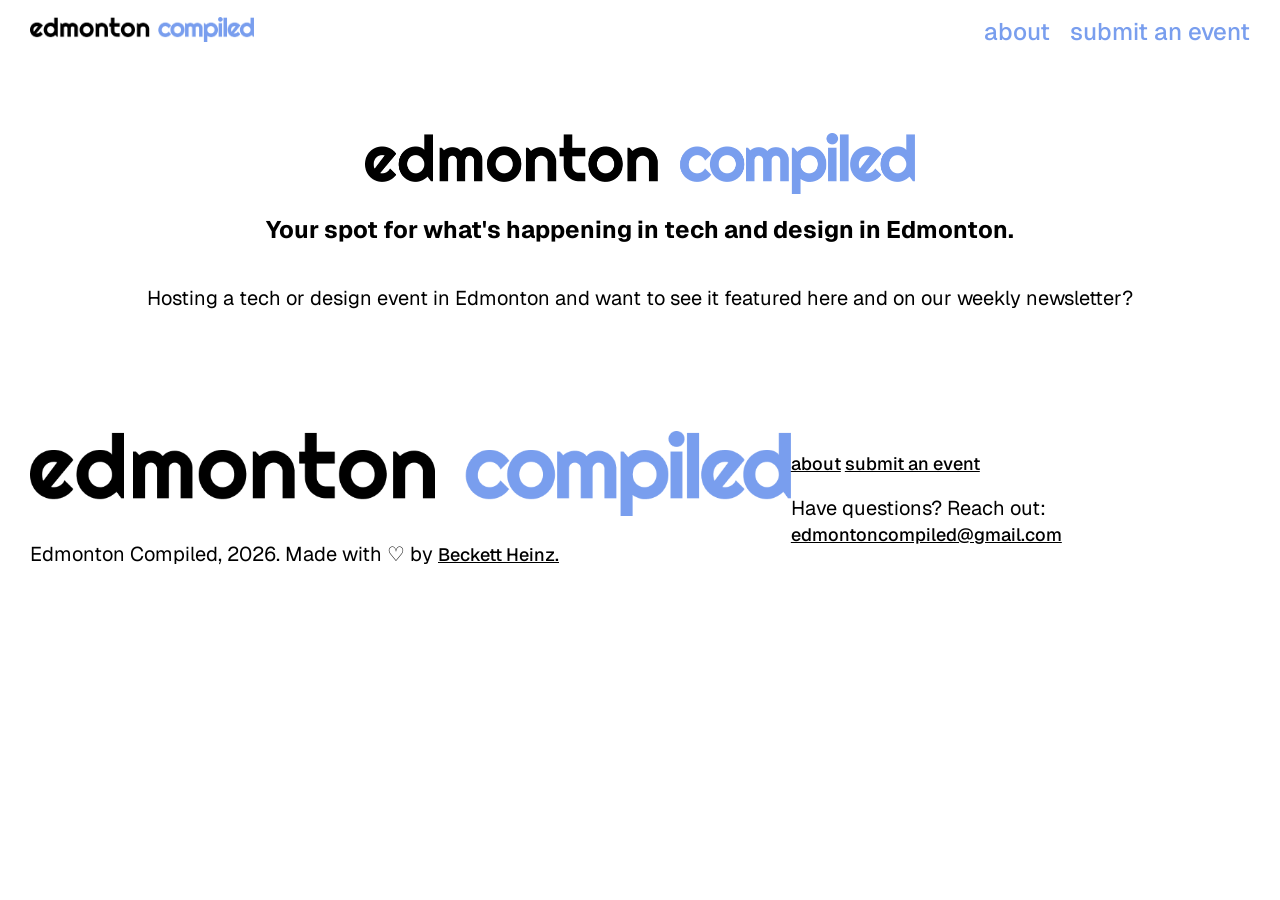
==== index.html @ 5e54723e "first commit. Added first pages. Added index.html, event-submission.html, style.css, siteimages fold" ====
<!DOCTYPE html>
<html lang="en">
  <head>
    <meta charset="UTF-8">
    <title>Edmonton Compiled - Edmonton's Tech Events Newsletter</title>


    <link rel="stylesheet" type="text/css" href="style.css">

    <link rel="preconnect" href="https://fonts.googleapis.com">
<link rel="preconnect" href="https://fonts.gstatic.com" crossorigin>
<link href="https://fonts.googleapis.com/css2?family=Geist:ital,wght@0,100..900;1,100..900&display=swap" rel="stylesheet">

<link rel="preconnect" href="https://fonts.googleapis.com">
<link rel="preconnect" href="https://fonts.gstatic.com" crossorigin>
<link href="https://fonts.googleapis.com/css2?family=Righteous&display=swap" rel="stylesheet">

  </head>

  <body>

    <!--header-->
    <header class="header">

      <div class="logo">
        <a href="index.html"><img src="siteimages/logo.png"></a>
      </div>

        <nav class="nav-links">
          <ul>
            <li><a href="about.html">about</a></li>
            <li><a href="event-submission.html">submit an event</a></li>
          </ul>
        </nav>


    </header>


    <div class="center-container">
      <div class="center-content">
    <!--title-->
    <img src="siteimages/logo.png" alt="Edmonton Compiled Logo" width="55%"/>
    <h2>Your spot for what's happening in tech and design in Edmonton.</h2> 

    <!--Newsletter form signup from mailerlite-->

    <!--Sign up message below form-->
    <p>Hosting a tech or design event in Edmonton and want to see it featured here and on our weekly newsletter?</p>

    <!--submit an event form button-->

    </div>
    </div>

   <!--footer-->

   <div class="footer">
    <div class="left-footer logo">
      <img src="siteimages/logo.png"> 
      <p>Edmonton Compiled, 2026. Made with ♡ by <a href="https://www.beckettheinz.ca">Beckett Heinz.</a></p>
    </div>

    <div class="right-footer">
    <a href="about.html">about</a>
    <a href="event-submission.html">submit an event</a>

    <p>Have questions? Reach out: <a href="mailto:edmontoncompiled@gmail.com">edmontoncompiled@gmail.com</a></p>
    </div>

  </div>

  </body>
</html>
---- style.css ----
body {
    margin: 0;
    padding: 0;
    font-family: "Geist", sans-serif;
}

.no-margin {
  margin-top: 0;
}



h1 {
  font-size: 34px;
}

p {
  font-size: 20px;
}



.container {
  padding-left: 100px;
  padding-top: 70px;
  padding-bottom: 70px;
}

.center-container {
  width: 1000px;
  margin: 0 auto;
  padding-top: 70px;
  padding-bottom: 70px;
 
}

.center-content {
  display: flex;
  flex-direction: column;
  align-items: center;
  text-align: center;
}

.center-content img {
  max-width: 55%;
  height: auto;
}

.header {

  .logo img {
    max-height: 25px;
    width: auto;
  }
  


    display: flex;
    justify-content: space-between; /* Pushes logo left and nav links right */
    align-items: center;            /* Vertically centers both items */
    padding: 16px 30px;

    .nav-links ul {
      display: flex;                 /* Lined up horizontally */
      list-style: none;              /* Removes default bullet points */
      margin: 0;
      padding: 0;
    }

    .nav-links li {
      margin-left: 20px;             /* Creates gap between links */
    }
    

    .nav-links a {
      color: #799EEE;
      text-decoration: none;
      font-size: 24px;
      font-weight: 500;
      transition: color 0.3s ease;
    }
    

    .nav-links a:hover {
        color: black;
        text-decoration: none;
        font-size: 24px;
        font-weight: 500;
      }

      a:focus {
        outline: 3px solid #799EEE;
        text-decoration: none;
        font-size: 24px;
        font-weight: 500;
      }
      
      a:active {
        color: #799EEE;
        font-size: 24px;
        font-weight: 500;
      }
      
}

/* Form styling */
.form-group {
  margin-bottom: 16px;
}

.form-group label {
  display: block;
  margin-bottom: 6px;
  font-weight: bold;
  color: #000;
}

.form-group input,
.form-group textarea {
  width: 100%;
  max-width: 500px;
  box-sizing: border-box;
  padding: 10px 12px;
  border: 1px solid #ccc;
  border-radius: 5px;
  background: #fff;
  color: #000;
  font-size: 15px;
  outline: none;
  transition: border-color 0.2s ease, box-shadow 0.2s ease;
}

/* Focus state */
.form-group input:focus,
.form-group textarea:focus {
  border-color: #0066cc;
  box-shadow: 0 0 0 2px rgba(0, 102, 204, 0.15);
}

/* Submit button */
button[type="submit"] {
  display: inline-block;
  padding: 11px 22px;
  border: 0.5px solid #4F70B8;
  border-radius: 30px;
  background: #4F70B8;
  color: #fff;
  font-family: "Geist", sans-serif;
  font-size: 18px;
  font-weight: bold;
  cursor: pointer;
  transition: all 0.2s ease;
}

/* Hover state */
button[type="submit"]:hover {
  background: #799EEE;
  color: #000;
  border-color: #6687ce;
}

.footer {

  display: flex;
    justify-content: space-between; /* Pushes logo left and nav links right */
    align-items: center;            /* Vertically centers both items */
    padding: 30px 30px;

  a:link {
    color: black;
    font-size: 18px;
    font-weight: 500;
  }

  .logo img {
    max-height: 85px;
    width: auto;
  }
}
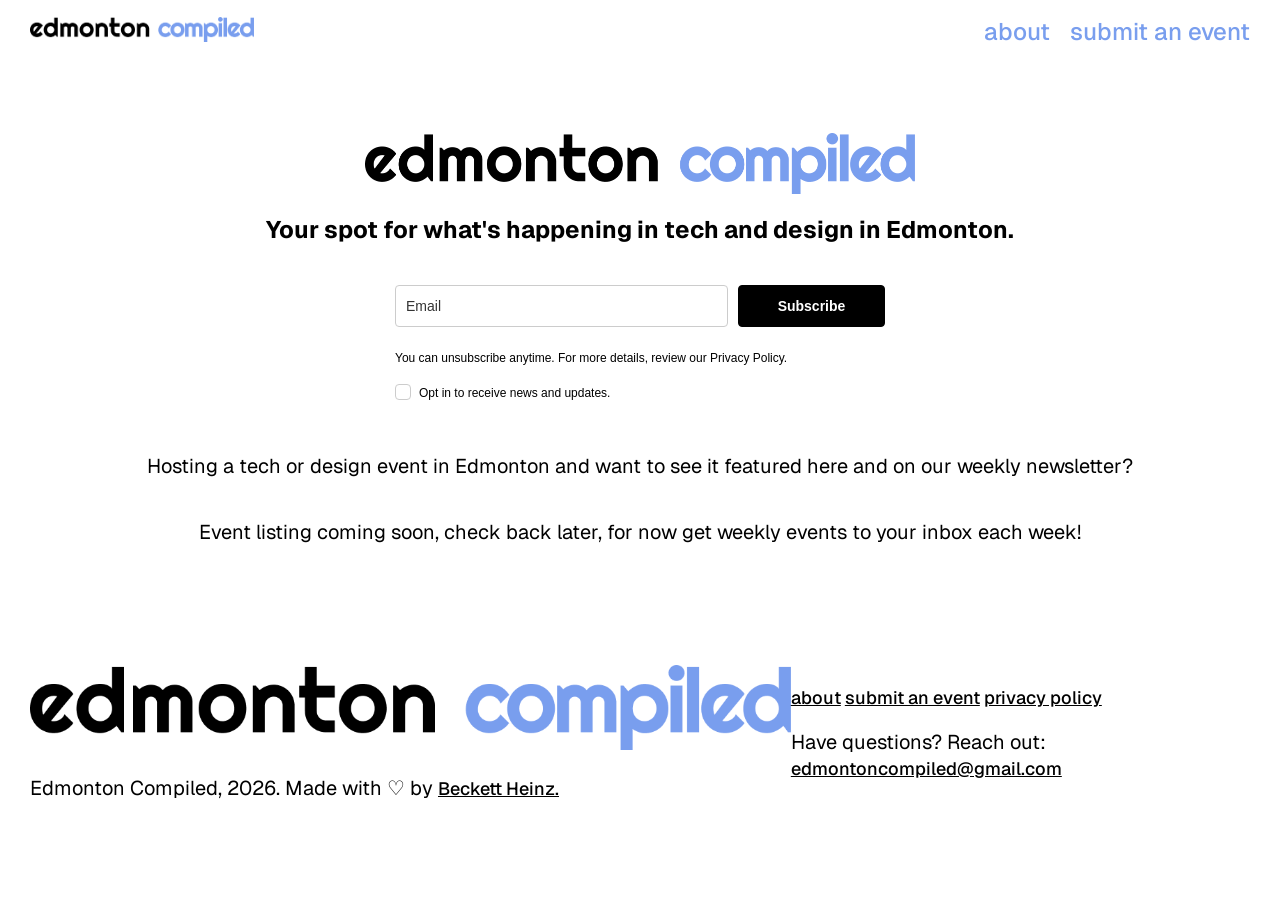
==== commit d54579fc: "Added privacy policy, sitemap, robots.txt, favicon" ====
--- a/index.html
+++ b/index.html
@@ -3,6 +3,7 @@
   <head>
     <meta charset="UTF-8">
     <title>Edmonton Compiled - Edmonton's Tech Events Newsletter</title>
+    <link rel="icon" type="image/png" href="siteimages/favicon.png">
 
 
     <link rel="stylesheet" type="text/css" href="style.css">
@@ -45,10 +46,1070 @@
 
     <!--Newsletter form signup from mailerlite-->
 
+    <style type="text/css">@import url("https://assets.mlcdn.com/fonts.css?version=1788452");</style>
+    <style type="text/css">
+    /* LOADER */
+    .ml-form-embedSubmitLoad {
+      display: inline-block;
+      width: 20px;
+      height: 20px;
+    }
+
+    .g-recaptcha {
+    transform: scale(1);
+    -webkit-transform: scale(1);
+    transform-origin: 0 0;
+    -webkit-transform-origin: 0 0;
+    height: ;
+    }
+
+    .sr-only {
+      position: absolute;
+      width: 1px;
+      height: 1px;
+      padding: 0;
+      margin: -1px;
+      overflow: hidden;
+      clip: rect(0,0,0,0);
+      border: 0;
+    }
+
+    .ml-form-embedSubmitLoad:after {
+      content: " ";
+      display: block;
+      width: 11px;
+      height: 11px;
+      margin: 1px;
+      border-radius: 50%;
+      border: 4px solid #fff;
+    border-color: #ffffff #ffffff #ffffff transparent;
+    animation: ml-form-embedSubmitLoad 1.2s linear infinite;
+    }
+    @keyframes ml-form-embedSubmitLoad {
+      0% {
+      transform: rotate(0deg);
+      }
+      100% {
+      transform: rotate(360deg);
+      }
+    }
+      #mlb2-45357314.ml-form-embedContainer {
+        box-sizing: border-box;
+        display: table;
+        margin: 0 auto;
+        position: static;
+        width: 100% !important;
+      }
+      #mlb2-45357314.ml-form-embedContainer h4,
+      #mlb2-45357314.ml-form-embedContainer p,
+      #mlb2-45357314.ml-form-embedContainer span,
+      #mlb2-45357314.ml-form-embedContainer button {
+        text-transform: none !important;
+        letter-spacing: normal !important;
+      }
+      #mlb2-45357314.ml-form-embedContainer .ml-form-embedWrapper {
+        background-color: #ffffff;
+       
+        border-width: 0px;
+        border-color: transparent;
+        border-radius: 4px;
+        border-style: solid;
+        box-sizing: border-box;
+        display: inline-block !important;
+        margin: 0;
+        padding: 0;
+        position: relative;
+              }
+      #mlb2-45357314.ml-form-embedContainer .ml-form-embedWrapper.embedPopup,
+      #mlb2-45357314.ml-form-embedContainer .ml-form-embedWrapper.embedDefault { width: 530px; }
+      #mlb2-45357314.ml-form-embedContainer .ml-form-embedWrapper.embedForm { max-width: 530px; width: 100%; }
+      #mlb2-45357314.ml-form-embedContainer .ml-form-align-left { text-align: left; }
+      #mlb2-45357314.ml-form-embedContainer .ml-form-align-center { text-align: center; }
+      #mlb2-45357314.ml-form-embedContainer .ml-form-align-default { display: table-cell !important; vertical-align: middle !important; text-align: center !important; }
+      #mlb2-45357314.ml-form-embedContainer .ml-form-align-right { text-align: right; }
+      #mlb2-45357314.ml-form-embedContainer .ml-form-embedWrapper .ml-form-embedHeader img {
+        border-top-left-radius: 4px;
+        border-top-right-radius: 4px;
+        height: auto;
+        margin: 0 auto !important;
+        max-width: 100%;
+        width: undefinedpx;
+      }
+      #mlb2-45357314.ml-form-embedContainer .ml-form-embedWrapper .ml-form-embedBody,
+      #mlb2-45357314.ml-form-embedContainer .ml-form-embedWrapper .ml-form-successBody {
+        padding: 20px 20px 0 20px;
+      }
+      #mlb2-45357314.ml-form-embedContainer .ml-form-embedWrapper .ml-form-embedBody.ml-form-embedBodyHorizontal {
+        padding-bottom: 0;
+      }
+      #mlb2-45357314.ml-form-embedContainer .ml-form-embedWrapper .ml-form-embedBody .ml-form-embedContent,
+      #mlb2-45357314.ml-form-embedContainer .ml-form-embedWrapper .ml-form-successBody .ml-form-successContent {
+        text-align: left;
+        margin: 0 0 20px 0;
+      }
+      #mlb2-45357314.ml-form-embedContainer .ml-form-embedWrapper .ml-form-embedBody .ml-form-embedContent h4,
+      #mlb2-45357314.ml-form-embedContainer .ml-form-embedWrapper .ml-form-successBody .ml-form-successContent h4 {
+        color: #000000;
+        font-family: 'Open Sans', Arial, Helvetica, sans-serif;
+        font-size: 30px;
+        font-weight: 400;
+        margin: 0 0 10px 0;
+        text-align: left;
+        word-break: break-word;
+      }
+      #mlb2-45357314.ml-form-embedContainer .ml-form-embedWrapper .ml-form-embedBody .ml-form-embedContent p,
+      #mlb2-45357314.ml-form-embedContainer .ml-form-embedWrapper .ml-form-successBody .ml-form-successContent p {
+        color: #000000;
+        font-family: 'Open Sans', Arial, Helvetica, sans-serif;
+        font-size: 14px;
+        font-weight: 400;
+        line-height: 20px;
+        margin: 0 0 10px 0;
+        text-align: left;
+      }
+      #mlb2-45357314.ml-form-embedContainer .ml-form-embedWrapper .ml-form-embedBody .ml-form-embedContent ul,
+      #mlb2-45357314.ml-form-embedContainer .ml-form-embedWrapper .ml-form-embedBody .ml-form-embedContent ol,
+      #mlb2-45357314.ml-form-embedContainer .ml-form-embedWrapper .ml-form-successBody .ml-form-successContent ul,
+      #mlb2-45357314.ml-form-embedContainer .ml-form-embedWrapper .ml-form-successBody .ml-form-successContent ol {
+        color: #000000;
+        font-family: 'Open Sans', Arial, Helvetica, sans-serif;
+        font-size: 14px;
+      }
+      #mlb2-45357314.ml-form-embedContainer .ml-form-embedWrapper .ml-form-embedBody .ml-form-embedContent ol ol,
+      #mlb2-45357314.ml-form-embedContainer .ml-form-embedWrapper .ml-form-successBody .ml-form-successContent ol ol {
+        list-style-type: lower-alpha;
+      }
+      #mlb2-45357314.ml-form-embedContainer .ml-form-embedWrapper .ml-form-embedBody .ml-form-embedContent ol ol ol,
+      #mlb2-45357314.ml-form-embedContainer .ml-form-embedWrapper .ml-form-successBody .ml-form-successContent ol ol ol {
+        list-style-type: lower-roman;
+      }
+      #mlb2-45357314.ml-form-embedContainer .ml-form-embedWrapper .ml-form-embedBody .ml-form-embedContent p a,
+      #mlb2-45357314.ml-form-embedContainer .ml-form-embedWrapper .ml-form-successBody .ml-form-successContent p a {
+        color: #000000;
+        text-decoration: underline;
+      }
+
+      #mlb2-45357314.ml-form-embedContainer .ml-form-embedWrapper .ml-block-form .ml-field-group {
+        text-align: left!important;
+      }
+
+      #mlb2-45357314.ml-form-embedContainer .ml-form-embedWrapper .ml-block-form .ml-field-group label {
+        margin-bottom: 5px;
+        color: #333333;
+        font-size: 14px;
+        font-family: 'Open Sans', Arial, Helvetica, sans-serif;
+        font-weight: bold; font-style: normal; text-decoration: none;;
+        display: inline-block;
+        line-height: 20px;
+      }
+      #mlb2-45357314.ml-form-embedContainer .ml-form-embedWrapper .ml-form-embedBody .ml-form-embedContent p:last-child,
+      #mlb2-45357314.ml-form-embedContainer .ml-form-embedWrapper .ml-form-successBody .ml-form-successContent p:last-child {
+        margin: 0;
+      }
+      #mlb2-45357314.ml-form-embedContainer .ml-form-embedWrapper .ml-form-embedBody form {
+        margin: 0;
+        width: 100%;
+      }
+      #mlb2-45357314.ml-form-embedContainer .ml-form-embedWrapper .ml-form-embedBody .ml-form-formContent,
+      #mlb2-45357314.ml-form-embedContainer .ml-form-embedWrapper .ml-form-embedBody .ml-form-checkboxRow {
+        margin: 0 0 20px 0;
+        width: 100%;
+      }
+      #mlb2-45357314.ml-form-embedContainer .ml-form-embedWrapper .ml-form-embedBody .ml-form-checkboxRow {
+        float: left;
+      }
+      #mlb2-45357314.ml-form-embedContainer .ml-form-embedWrapper .ml-form-embedBody .ml-form-formContent.horozintalForm {
+        margin: 0;
+        padding: 0 0 20px 0;
+        width: 100%;
+        height: auto;
+        float: left;
+      }
+      #mlb2-45357314.ml-form-embedContainer .ml-form-embedWrapper .ml-form-embedBody .ml-form-fieldRow {
+        margin: 0 0 10px 0;
+        width: 100%;
+      }
+      #mlb2-45357314.ml-form-embedContainer .ml-form-embedWrapper .ml-form-embedBody .ml-form-fieldRow.ml-last-item {
+        margin: 0;
+      }
+      #mlb2-45357314.ml-form-embedContainer .ml-form-embedWrapper .ml-form-embedBody .ml-form-fieldRow.ml-formfieldHorizintal {
+        margin: 0;
+      }
+      #mlb2-45357314.ml-form-embedContainer .ml-form-embedWrapper .ml-form-embedBody .ml-form-fieldRow input {
+        background-color: #ffffff !important;
+        color: #333333 !important;
+        border-color: #cccccc;
+        border-radius: 4px !important;
+        border-style: solid !important;
+        border-width: 1px !important;
+        font-family: 'Open Sans', Arial, Helvetica, sans-serif;
+        font-size: 14px !important;
+        height: auto;
+        line-height: 21px !important;
+        margin-bottom: 0;
+        margin-top: 0;
+        margin-left: 0;
+        margin-right: 0;
+        padding: 10px 10px !important;
+        width: 100% !important;
+        box-sizing: border-box !important;
+        max-width: 100% !important;
+      }
+      #mlb2-45357314.ml-form-embedContainer .ml-form-embedWrapper .ml-form-embedBody .ml-form-fieldRow input::-webkit-input-placeholder,
+      #mlb2-45357314.ml-form-embedContainer .ml-form-embedWrapper .ml-form-embedBody .ml-form-horizontalRow input::-webkit-input-placeholder { color: #333333; }
+
+      #mlb2-45357314.ml-form-embedContainer .ml-form-embedWrapper .ml-form-embedBody .ml-form-fieldRow input::-moz-placeholder,
+      #mlb2-45357314.ml-form-embedContainer .ml-form-embedWrapper .ml-form-embedBody .ml-form-horizontalRow input::-moz-placeholder { color: #333333; }
+
+      #mlb2-45357314.ml-form-embedContainer .ml-form-embedWrapper .ml-form-embedBody .ml-form-fieldRow input:-ms-input-placeholder,
+      #mlb2-45357314.ml-form-embedContainer .ml-form-embedWrapper .ml-form-embedBody .ml-form-horizontalRow input:-ms-input-placeholder { color: #333333; }
+
+      #mlb2-45357314.ml-form-embedContainer .ml-form-embedWrapper .ml-form-embedBody .ml-form-fieldRow input:-moz-placeholder,
+      #mlb2-45357314.ml-form-embedContainer .ml-form-embedWrapper .ml-form-embedBody .ml-form-horizontalRow input:-moz-placeholder { color: #333333; }
+
+      #mlb2-45357314.ml-form-embedContainer .ml-form-embedWrapper .ml-form-embedBody .ml-form-fieldRow textarea, #mlb2-45357314.ml-form-embedContainer .ml-form-embedWrapper .ml-form-embedBody .ml-form-horizontalRow textarea {
+        background-color: #ffffff !important;
+        color: #333333 !important;
+        border-color: #cccccc;
+        border-radius: 4px !important;
+        border-style: solid !important;
+        border-width: 1px !important;
+        font-family: 'Open Sans', Arial, Helvetica, sans-serif;
+        font-size: 14px !important;
+        height: auto;
+        line-height: 21px !important;
+        margin-bottom: 0;
+        margin-top: 0;
+        padding: 10px 10px !important;
+        width: 100% !important;
+        box-sizing: border-box !important;
+        max-width: 100% !important;
+      }
+
+      #mlb2-45357314.ml-form-embedContainer .ml-form-embedWrapper .ml-form-embedBody .ml-form-fieldRow .custom-radio .custom-control-label::before, #mlb2-45357314.ml-form-embedContainer .ml-form-embedWrapper .ml-form-embedBody .ml-form-horizontalRow .custom-radio .custom-control-label::before, #mlb2-45357314.ml-form-embedContainer .ml-form-embedWrapper .ml-form-embedBody .ml-form-fieldRow .custom-checkbox .custom-control-label::before, #mlb2-45357314.ml-form-embedContainer .ml-form-embedWrapper .ml-form-embedBody .ml-form-horizontalRow .custom-checkbox .custom-control-label::before, #mlb2-45357314.ml-form-embedContainer .ml-form-embedWrapper .ml-form-embedBody .ml-form-embedPermissions .ml-form-embedPermissionsOptionsCheckbox .label-description::before, #mlb2-45357314.ml-form-embedContainer .ml-form-embedWrapper .ml-form-embedBody .ml-form-interestGroupsRow .ml-form-interestGroupsRowCheckbox .label-description::before, #mlb2-45357314.ml-form-embedContainer .ml-form-embedWrapper .ml-form-embedBody .ml-form-checkboxRow .label-description::before {
+          border-color: #cccccc!important;
+          background-color: #ffffff!important;
+      }
+
+      #mlb2-45357314.ml-form-embedContainer .ml-form-embedWrapper .ml-form-embedBody .ml-form-fieldRow input.custom-control-input[type="checkbox"]{
+        box-sizing: border-box;
+        padding: 0;
+        position: absolute;
+        z-index: -1;
+        opacity: 0;
+        margin-top: 5px;
+        margin-left: -1.5rem;
+        overflow: visible;
+      }
+
+      #mlb2-45357314.ml-form-embedContainer .ml-form-embedWrapper .ml-form-embedBody .ml-form-fieldRow .custom-checkbox .custom-control-label::before, #mlb2-45357314.ml-form-embedContainer .ml-form-embedWrapper .ml-form-embedBody .ml-form-horizontalRow .custom-checkbox .custom-control-label::before, #mlb2-45357314.ml-form-embedContainer .ml-form-embedWrapper .ml-form-embedBody .ml-form-embedPermissions .ml-form-embedPermissionsOptionsCheckbox .label-description::before, #mlb2-45357314.ml-form-embedContainer .ml-form-embedWrapper .ml-form-embedBody .ml-form-interestGroupsRow .ml-form-interestGroupsRowCheckbox .label-description::before, #mlb2-45357314.ml-form-embedContainer .ml-form-embedWrapper .ml-form-embedBody .ml-form-checkboxRow .label-description::before {
+        border-radius: 4px!important;
+      }
+
+
+      #mlb2-45357314.ml-form-embedContainer .ml-form-embedWrapper .ml-form-embedBody .ml-form-checkboxRow input[type=checkbox]:checked~.label-description::after, #mlb2-45357314.ml-form-embedContainer .ml-form-embedWrapper .ml-form-embedBody .ml-form-embedPermissions .ml-form-embedPermissionsOptionsCheckbox input[type=checkbox]:checked~.label-description::after, #mlb2-45357314.ml-form-embedContainer .ml-form-embedWrapper .ml-form-embedBody .ml-form-fieldRow .custom-checkbox .custom-control-input:checked~.custom-control-label::after, #mlb2-45357314.ml-form-embedContainer .ml-form-embedWrapper .ml-form-embedBody .ml-form-horizontalRow .custom-checkbox .custom-control-input:checked~.custom-control-label::after, #mlb2-45357314.ml-form-embedContainer .ml-form-embedWrapper .ml-form-embedBody .ml-form-interestGroupsRow .ml-form-interestGroupsRowCheckbox input[type=checkbox]:checked~.label-description::after {
+        background-image: url("data:image/svg+xml,%3csvg xmlns='http://www.w3.org/2000/svg' viewBox='0 0 8 8'%3e%3cpath fill='%23fff' d='M6.564.75l-3.59 3.612-1.538-1.55L0 4.26 2.974 7.25 8 2.193z'/%3e%3c/svg%3e");
+      }
+
+      #mlb2-45357314.ml-form-embedContainer .ml-form-embedWrapper .ml-form-embedBody .ml-form-fieldRow .custom-radio .custom-control-input:checked~.custom-control-label::after, #mlb2-45357314.ml-form-embedContainer .ml-form-embedWrapper .ml-form-embedBody .ml-form-fieldRow .custom-radio .custom-control-input:checked~.custom-control-label::after {
+        background-image: url("data:image/svg+xml,%3csvg xmlns='http://www.w3.org/2000/svg' viewBox='-4 -4 8 8'%3e%3ccircle r='3' fill='%23fff'/%3e%3c/svg%3e");
+      }
+
+      #mlb2-45357314.ml-form-embedContainer .ml-form-embedWrapper .ml-form-embedBody .ml-form-fieldRow .custom-radio .custom-control-input:checked~.custom-control-label::before, #mlb2-45357314.ml-form-embedContainer .ml-form-embedWrapper .ml-form-embedBody .ml-form-horizontalRow .custom-radio .custom-control-input:checked~.custom-control-label::before, #mlb2-45357314.ml-form-embedContainer .ml-form-embedWrapper .ml-form-embedBody .ml-form-fieldRow .custom-checkbox .custom-control-input:checked~.custom-control-label::before, #mlb2-45357314.ml-form-embedContainer .ml-form-embedWrapper .ml-form-embedBody .ml-form-horizontalRow .custom-checkbox .custom-control-input:checked~.custom-control-label::before, #mlb2-45357314.ml-form-embedContainer .ml-form-embedWrapper .ml-form-embedBody .ml-form-embedPermissions .ml-form-embedPermissionsOptionsCheckbox input[type=checkbox]:checked~.label-description::before, #mlb2-45357314.ml-form-embedContainer .ml-form-embedWrapper .ml-form-embedBody .ml-form-interestGroupsRow .ml-form-interestGroupsRowCheckbox input[type=checkbox]:checked~.label-description::before, #mlb2-45357314.ml-form-embedContainer .ml-form-embedWrapper .ml-form-embedBody .ml-form-checkboxRow input[type=checkbox]:checked~.label-description::before  {
+          border-color: #000000!important;
+          background-color: #000000!important;
+      }
+
+      #mlb2-45357314.ml-form-embedContainer .ml-form-embedWrapper .ml-form-embedBody .ml-form-fieldRow .custom-radio .custom-control-label::before, #mlb2-45357314.ml-form-embedContainer .ml-form-embedWrapper .ml-form-embedBody .ml-form-horizontalRow .custom-radio .custom-control-label::before, #mlb2-45357314.ml-form-embedContainer .ml-form-embedWrapper .ml-form-embedBody .ml-form-fieldRow .custom-radio .custom-control-label::after, #mlb2-45357314.ml-form-embedContainer .ml-form-embedWrapper .ml-form-embedBody .ml-form-horizontalRow .custom-radio .custom-control-label::after, #mlb2-45357314.ml-form-embedContainer .ml-form-embedWrapper .ml-form-embedBody .ml-form-fieldRow .custom-checkbox .custom-control-label::before, #mlb2-45357314.ml-form-embedContainer .ml-form-embedWrapper .ml-form-embedBody .ml-form-fieldRow .custom-checkbox .custom-control-label::after, #mlb2-45357314.ml-form-embedContainer .ml-form-embedWrapper .ml-form-embedBody .ml-form-horizontalRow .custom-checkbox .custom-control-label::before, #mlb2-45357314.ml-form-embedContainer .ml-form-embedWrapper .ml-form-embedBody .ml-form-horizontalRow .custom-checkbox .custom-control-label::after {
+           top: 2px;
+           box-sizing: border-box;
+      }
+
+      #mlb2-45357314.ml-form-embedContainer .ml-form-embedWrapper .ml-form-embedBody .ml-form-embedPermissions .ml-form-embedPermissionsOptionsCheckbox .label-description::before, #mlb2-45357314.ml-form-embedContainer .ml-form-embedWrapper .ml-form-embedBody .ml-form-embedPermissions .ml-form-embedPermissionsOptionsCheckbox .label-description::after, #mlb2-45357314.ml-form-embedContainer .ml-form-embedWrapper .ml-form-embedBody .ml-form-checkboxRow .label-description::before, #mlb2-45357314.ml-form-embedContainer .ml-form-embedWrapper .ml-form-embedBody .ml-form-checkboxRow .label-description::after {
+           top: 0px!important;
+           box-sizing: border-box!important;
+      }
+
+      #mlb2-45357314.ml-form-embedContainer .ml-form-embedWrapper .ml-form-embedBody .ml-form-checkboxRow .label-description::before, #mlb2-45357314.ml-form-embedContainer .ml-form-embedWrapper .ml-form-embedBody .ml-form-checkboxRow .label-description::after {
+        top: 0px!important;
+           box-sizing: border-box!important;
+      }
+
+       #mlb2-45357314.ml-form-embedContainer .ml-form-embedWrapper .ml-form-embedBody .ml-form-interestGroupsRow .ml-form-interestGroupsRowCheckbox .label-description::after {
+            top: 0px!important;
+            box-sizing: border-box!important;
+            position: absolute;
+            left: -1.5rem;
+            display: block;
+            width: 1rem;
+            height: 1rem;
+            content: "";
+       }
+
+      #mlb2-45357314.ml-form-embedContainer .ml-form-embedWrapper .ml-form-embedBody .ml-form-interestGroupsRow .ml-form-interestGroupsRowCheckbox .label-description::before {
+        top: 0px!important;
+        box-sizing: border-box!important;
+      }
+
+      #mlb2-45357314.ml-form-embedContainer .ml-form-embedWrapper .ml-form-embedBody .custom-control-label::before {
+          position: absolute;
+          top: 4px;
+          left: -1.5rem;
+          display: block;
+          width: 16px;
+          height: 16px;
+          pointer-events: none;
+          content: "";
+          background-color: #ffffff;
+          border: #adb5bd solid 1px;
+          border-radius: 50%;
+      }
+
+      #mlb2-45357314.ml-form-embedContainer .ml-form-embedWrapper .ml-form-embedBody .custom-control-label::after {
+          position: absolute;
+          top: 2px!important;
+          left: -1.5rem;
+          display: block;
+          width: 1rem;
+          height: 1rem;
+          content: "";
+      }
+
+      #mlb2-45357314.ml-form-embedContainer .ml-form-embedWrapper .ml-form-embedBody .ml-form-embedPermissions .ml-form-embedPermissionsOptionsCheckbox .label-description::before, #mlb2-45357314.ml-form-embedContainer .ml-form-embedWrapper .ml-form-embedBody .ml-form-interestGroupsRow .ml-form-interestGroupsRowCheckbox .label-description::before, #mlb2-45357314.ml-form-embedContainer .ml-form-embedWrapper .ml-form-embedBody .ml-form-checkboxRow .label-description::before {
+          position: absolute;
+          top: 4px;
+          left: -1.5rem;
+          display: block;
+          width: 16px;
+          height: 16px;
+          pointer-events: none;
+          content: "";
+          background-color: #ffffff;
+          border: #adb5bd solid 1px;
+          border-radius: 50%;
+      }
+
+      #mlb2-45357314.ml-form-embedContainer .ml-form-embedWrapper .ml-form-embedBody .ml-form-embedPermissions .ml-form-embedPermissionsOptionsCheckbox .label-description::after {
+          position: absolute;
+          top: 0px!important;
+          left: -1.5rem;
+          display: block;
+          width: 1rem;
+          height: 1rem;
+          content: "";
+      }
+
+      #mlb2-45357314.ml-form-embedContainer .ml-form-embedWrapper .ml-form-embedBody .ml-form-checkboxRow .label-description::after {
+          position: absolute;
+          top: 0px!important;
+          left: -1.5rem;
+          display: block;
+          width: 1rem;
+          height: 1rem;
+          content: "";
+      }
+
+      #mlb2-45357314.ml-form-embedContainer .ml-form-embedWrapper .ml-form-embedBody .custom-radio .custom-control-label::after {
+          background: no-repeat 50%/50% 50%;
+      }
+      #mlb2-45357314.ml-form-embedContainer .ml-form-embedWrapper .ml-form-embedBody .custom-checkbox .custom-control-label::after, #mlb2-45357314.ml-form-embedContainer .ml-form-embedWrapper .ml-form-embedBody .ml-form-embedPermissions .ml-form-embedPermissionsOptionsCheckbox .label-description::after, #mlb2-45357314.ml-form-embedContainer .ml-form-embedWrapper .ml-form-embedBody .ml-form-interestGroupsRow .ml-form-interestGroupsRowCheckbox .label-description::after, #mlb2-45357314.ml-form-embedContainer .ml-form-embedWrapper .ml-form-embedBody .ml-form-checkboxRow .label-description::after {
+          background: no-repeat 50%/50% 50%;
+      }
+
+      #mlb2-45357314.ml-form-embedContainer .ml-form-embedWrapper .ml-form-embedBody .ml-form-fieldRow .custom-control, #mlb2-45357314.ml-form-embedContainer .ml-form-embedWrapper .ml-form-embedBody .ml-form-horizontalRow .custom-control {
+        position: relative;
+        display: block;
+        min-height: 1.5rem;
+        padding-left: 1.5rem;
+      }
+
+      #mlb2-45357314.ml-form-embedContainer .ml-form-embedWrapper .ml-form-embedBody .ml-form-fieldRow .custom-radio .custom-control-input, #mlb2-45357314.ml-form-embedContainer .ml-form-embedWrapper .ml-form-embedBody .ml-form-horizontalRow .custom-radio .custom-control-input, #mlb2-45357314.ml-form-embedContainer .ml-form-embedWrapper .ml-form-embedBody .ml-form-fieldRow .custom-checkbox .custom-control-input, #mlb2-45357314.ml-form-embedContainer .ml-form-embedWrapper .ml-form-embedBody .ml-form-horizontalRow .custom-checkbox .custom-control-input {
+          position: absolute;
+          z-index: -1;
+          opacity: 0;
+          box-sizing: border-box;
+          padding: 0;
+      }
+
+      #mlb2-45357314.ml-form-embedContainer .ml-form-embedWrapper .ml-form-embedBody .ml-form-fieldRow .custom-radio .custom-control-label, #mlb2-45357314.ml-form-embedContainer .ml-form-embedWrapper .ml-form-embedBody .ml-form-horizontalRow .custom-radio .custom-control-label, #mlb2-45357314.ml-form-embedContainer .ml-form-embedWrapper .ml-form-embedBody .ml-form-fieldRow .custom-checkbox .custom-control-label, #mlb2-45357314.ml-form-embedContainer .ml-form-embedWrapper .ml-form-embedBody .ml-form-horizontalRow .custom-checkbox .custom-control-label {
+          color: #000000;
+          font-size: 12px!important;
+          font-family: 'Open Sans', Arial, Helvetica, sans-serif;
+          line-height: 22px;
+          margin-bottom: 0;
+          position: relative;
+          vertical-align: top;
+          font-style: normal;
+          font-weight: 700;
+      }
+
+      #mlb2-45357314.ml-form-embedContainer .ml-form-embedWrapper .ml-form-embedBody .ml-form-fieldRow .custom-select, #mlb2-45357314.ml-form-embedContainer .ml-form-embedWrapper .ml-form-embedBody .ml-form-horizontalRow .custom-select {
+        background-color: #ffffff !important;
+        color: #333333 !important;
+        border-color: #cccccc;
+        border-radius: 4px !important;
+        border-style: solid !important;
+        border-width: 1px !important;
+        font-family: 'Open Sans', Arial, Helvetica, sans-serif;
+        font-size: 14px !important;
+        line-height: 20px !important;
+        margin-bottom: 0;
+        margin-top: 0;
+        padding: 10px 28px 10px 12px !important;
+        width: 100% !important;
+        box-sizing: border-box !important;
+        max-width: 100% !important;
+        height: auto;
+        display: inline-block;
+        vertical-align: middle;
+        background: url('https://assets.mlcdn.com/ml/images/default/dropdown.svg') no-repeat right .75rem center/8px 10px;
+        -webkit-appearance: none;
+        -moz-appearance: none;
+        appearance: none;
+      }
+
+
+      #mlb2-45357314.ml-form-embedContainer .ml-form-embedWrapper .ml-form-embedBody .ml-form-horizontalRow {
+        height: auto;
+        width: 100%;
+        float: left;
+      }
+      .ml-form-formContent.horozintalForm .ml-form-horizontalRow .ml-input-horizontal { width: 70%; float: left; }
+      .ml-form-formContent.horozintalForm .ml-form-horizontalRow .ml-button-horizontal { width: 30%; float: left; }
+      .ml-form-formContent.horozintalForm .ml-form-horizontalRow .ml-button-horizontal.labelsOn { padding-top: 25px;  }
+      .ml-form-formContent.horozintalForm .ml-form-horizontalRow .horizontal-fields { box-sizing: border-box; float: left; padding-right: 10px;  }
+      #mlb2-45357314.ml-form-embedContainer .ml-form-embedWrapper .ml-form-embedBody .ml-form-horizontalRow input {
+        background-color: #ffffff;
+        color: #333333;
+        border-color: #cccccc;
+        border-radius: 4px;
+        border-style: solid;
+        border-width: 1px;
+        font-family: 'Open Sans', Arial, Helvetica, sans-serif;
+        font-size: 14px;
+        line-height: 20px;
+        margin-bottom: 0;
+        margin-top: 0;
+        padding: 10px 10px;
+        width: 100%;
+        box-sizing: border-box;
+        overflow-y: initial;
+      }
+      #mlb2-45357314.ml-form-embedContainer .ml-form-embedWrapper .ml-form-embedBody .ml-form-horizontalRow button {
+        background-color: #000000 !important;
+        border-color: #000000;
+        border-style: solid;
+        border-width: 1px;
+        border-radius: 4px;
+        box-shadow: none;
+        color: #ffffff !important;
+        cursor: pointer;
+        font-family: 'Open Sans', Arial, Helvetica, sans-serif;
+        font-size: 14px !important;
+        font-weight: 700;
+        line-height: 20px;
+        margin: 0 !important;
+        padding: 10px !important;
+        width: 100%;
+        height: auto;
+      }
+      #mlb2-45357314.ml-form-embedContainer .ml-form-embedWrapper .ml-form-embedBody .ml-form-horizontalRow button:hover {
+        background-color: #333333 !important;
+        border-color: #333333 !important;
+      }
+      #mlb2-45357314.ml-form-embedContainer .ml-form-embedWrapper .ml-form-embedBody .ml-form-checkboxRow input[type="checkbox"] {
+        box-sizing: border-box;
+        padding: 0;
+        position: absolute;
+        z-index: -1;
+        opacity: 0;
+        margin-top: 5px;
+        margin-left: -1.5rem;
+        overflow: visible;
+      }
+      #mlb2-45357314.ml-form-embedContainer .ml-form-embedWrapper .ml-form-embedBody .ml-form-checkboxRow .label-description {
+        color: #000000;
+        display: block;
+        font-family: 'Open Sans', Arial, Helvetica, sans-serif;
+        font-size: 12px;
+        text-align: left;
+        margin-bottom: 0;
+        position: relative;
+        vertical-align: top;
+      }
+      #mlb2-45357314.ml-form-embedContainer .ml-form-embedWrapper .ml-form-embedBody .ml-form-checkboxRow label {
+        font-weight: normal;
+        margin: 0;
+        padding: 0;
+        position: relative;
+        display: block;
+        min-height: 24px;
+        padding-left: 24px;
+
+      }
+      #mlb2-45357314.ml-form-embedContainer .ml-form-embedWrapper .ml-form-embedBody .ml-form-checkboxRow label a {
+        color: #000000;
+        text-decoration: underline;
+      }
+      #mlb2-45357314.ml-form-embedContainer .ml-form-embedWrapper .ml-form-embedBody .ml-form-checkboxRow label p {
+        color: #000000 !important;
+        font-family: 'Open Sans', Arial, Helvetica, sans-serif !important;
+        font-size: 12px !important;
+        font-weight: normal !important;
+        line-height: 18px !important;
+        padding: 0 !important;
+        margin: 0 5px 0 0 !important;
+      }
+      #mlb2-45357314.ml-form-embedContainer .ml-form-embedWrapper .ml-form-embedBody .ml-form-checkboxRow label p:last-child {
+        margin: 0;
+      }
+      #mlb2-45357314.ml-form-embedContainer .ml-form-embedWrapper .ml-form-embedBody .ml-form-embedSubmit {
+        margin: 0 0 20px 0;
+        float: left;
+        width: 100%;
+      }
+      #mlb2-45357314.ml-form-embedContainer .ml-form-embedWrapper .ml-form-embedBody .ml-form-embedSubmit button {
+        background-color: #000000 !important;
+        border: none !important;
+        border-radius: 4px !important;
+        box-shadow: none !important;
+        color: #ffffff !important;
+        cursor: pointer;
+        font-family: 'Open Sans', Arial, Helvetica, sans-serif !important;
+        font-size: 14px !important;
+        font-weight: 700 !important;
+        line-height: 21px !important;
+        height: auto;
+        padding: 10px !important;
+        width: 100% !important;
+        box-sizing: border-box !important;
+      }
+      #mlb2-45357314.ml-form-embedContainer .ml-form-embedWrapper .ml-form-embedBody .ml-form-embedSubmit button.loading {
+        display: none;
+      }
+      #mlb2-45357314.ml-form-embedContainer .ml-form-embedWrapper .ml-form-embedBody .ml-form-embedSubmit button:hover {
+        background-color: #333333 !important;
+      }
+      .ml-subscribe-close {
+        width: 30px;
+        height: 30px;
+        background: url('https://assets.mlcdn.com/ml/images/default/modal_close.png') no-repeat;
+        background-size: 30px;
+        cursor: pointer;
+        margin-top: -10px;
+        margin-right: -10px;
+        position: absolute;
+        top: 0;
+        right: 0;
+      }
+      .ml-error input, .ml-error textarea, .ml-error select {
+        border-color: red!important;
+      }
+
+      .ml-error .custom-checkbox-radio-list {
+        border: 1px solid red !important;
+        border-radius: 4px;
+        padding: 10px;
+      }
+
+      .ml-error .label-description,
+      .ml-error .label-description p,
+      .ml-error .label-description p a,
+      .ml-error label:first-child {
+        color: #ff0000 !important;
+      }
+
+      #mlb2-45357314.ml-form-embedContainer .ml-form-embedWrapper .ml-form-embedBody .ml-form-checkboxRow.ml-error .label-description p,
+      #mlb2-45357314.ml-form-embedContainer .ml-form-embedWrapper .ml-form-embedBody .ml-form-checkboxRow.ml-error .label-description p:first-letter {
+        color: #ff0000 !important;
+      }
+            @media only screen and (max-width: 530px){
+
+        .ml-form-embedWrapper.embedDefault, .ml-form-embedWrapper.embedPopup { width: 100%!important; }
+        .ml-form-formContent.horozintalForm { float: left!important; }
+        .ml-form-formContent.horozintalForm .ml-form-horizontalRow { height: auto!important; width: 100%!important; float: left!important; }
+        .ml-form-formContent.horozintalForm .ml-form-horizontalRow .ml-input-horizontal { width: 100%!important; }
+        .ml-form-formContent.horozintalForm .ml-form-horizontalRow .ml-input-horizontal > div { padding-right: 0px!important; padding-bottom: 10px; }
+        .ml-form-formContent.horozintalForm .ml-button-horizontal { width: 100%!important; }
+        .ml-form-formContent.horozintalForm .ml-button-horizontal.labelsOn { padding-top: 0px!important; }
+
+      }
+    </style>
+
+    <style type="text/css">
+
+      .ml-mobileButton-horizontal { display: none; }
+
+      #mlb2-45357314 .ml-mobileButton-horizontal button {
+
+        background-color: #000000 !important;
+        border-color: #000000 !important;
+        border-style: solid !important;
+        border-width: 1px !important;
+        border-radius: 4px !important;
+        box-shadow: none !important;
+        color: #ffffff !important;
+        cursor: pointer;
+        font-family: 'Open Sans', Arial, Helvetica, sans-serif !important;
+        font-size: 14px !important;
+        font-weight: 700 !important;
+        line-height: 20px !important;
+        padding: 10px !important;
+        width: 100% !important;
+
+      }
+
+      @media only screen and (max-width: 530px) {
+        #mlb2-45357314.ml-form-embedContainer .ml-form-embedWrapper .ml-form-embedBody .ml-form-formContent.horozintalForm {
+          padding: 0 0 10px 0 !important;
+        }
+        .ml-hide-horizontal { display: none !important; }
+        .ml-form-formContent.horozintalForm .ml-button-horizontal { display: none!important; }
+        .ml-mobileButton-horizontal { display: inline-block !important; margin-bottom: 20px;width:100%; }
+        .ml-form-formContent.horozintalForm .ml-form-horizontalRow .ml-input-horizontal > div { padding-bottom: 0px !important; }
+      }
+
+    </style>
+  <style type="text/css">
+    @media only screen and (max-width: 530px) {
+       .ml-form-formContent.horozintalForm .ml-form-horizontalRow .horizontal-fields {
+        margin-bottom: 10px !important;
+        width: 100% !important;
+      }
+    }
+  </style>
+   
+    <style type="text/css">
+      #mlb2-45357314.ml-form-embedContainer .ml-form-embedWrapper .ml-form-embedBody .ml-form-embedPermissions { text-align: left; float: left; width: 100%; }
+      #mlb2-45357314.ml-form-embedContainer .ml-form-embedWrapper .ml-form-embedBody .ml-form-embedPermissions .ml-form-embedPermissionsContent {
+        margin: 0 0 15px 0;
+        text-align: left;
+      }
+      #mlb2-45357314.ml-form-embedContainer .ml-form-embedWrapper .ml-form-embedBody .ml-form-embedPermissions .ml-form-embedPermissionsContent.horizontal {
+        margin: 0 0 15px 0;
+      }
+      #mlb2-45357314.ml-form-embedContainer .ml-form-embedWrapper .ml-form-embedBody .ml-form-embedPermissions .ml-form-embedPermissionsContent h4 {
+        color: #000000;
+        font-family: 'Open Sans', Arial, Helvetica, sans-serif;
+        font-size: 12px;
+        font-weight: 700;
+        line-height: 18px;
+        margin: 0 0 10px 0;
+        word-break: break-word;
+      }
+      #mlb2-45357314.ml-form-embedContainer .ml-form-embedWrapper .ml-form-embedBody .ml-form-embedPermissions .ml-form-embedPermissionsContent p {
+        color: #000000;
+        font-family: 'Open Sans', Arial, Helvetica, sans-serif;
+        font-size: 12px;
+        line-height: 18px;
+        margin: 0 0 10px 0;
+      }
+
+      #mlb2-45357314.ml-form-embedContainer .ml-form-embedWrapper .ml-form-embedBody .ml-form-embedPermissions .ml-form-embedPermissionsContent.privacy-policy p {
+        color: #000000;
+        font-family: 'Open Sans', Arial, Helvetica, sans-serif;
+        font-size: 12px;
+        line-height: 22px;
+        margin: 0 0 10px 0;
+      }
+
+      #mlb2-45357314.ml-form-embedContainer .ml-form-embedWrapper .ml-form-embedBody .ml-form-embedPermissions .ml-form-embedPermissionsContent.privacy-policy p a {
+        color: #000000;
+      }
+
+      #mlb2-45357314.ml-form-embedContainer .ml-form-embedWrapper .ml-form-embedBody .ml-form-embedPermissions .ml-form-embedPermissionsContent.privacy-policy p:last-child {
+        margin: 0;
+      }
+
+      #mlb2-45357314.ml-form-embedContainer .ml-form-embedWrapper .ml-form-embedBody .ml-form-embedPermissions .ml-form-embedPermissionsContent p a {
+        color: #000000;
+        text-decoration: underline;
+      }
+      #mlb2-45357314.ml-form-embedContainer .ml-form-embedWrapper .ml-form-embedBody .ml-form-embedPermissions .ml-form-embedPermissionsContent p:last-child { margin: 0 0 15px 0; }
+      #mlb2-45357314.ml-form-embedContainer .ml-form-embedWrapper .ml-form-embedBody .ml-form-embedPermissions .ml-form-embedPermissionsOptions {
+        margin: 0;
+        padding: 0;
+      }
+      #mlb2-45357314.ml-form-embedContainer .ml-form-embedWrapper .ml-form-embedBody .ml-form-embedPermissions .ml-form-embedPermissionsOptionsCheckbox {
+        margin: 0 0 10px 0;
+      }
+      #mlb2-45357314.ml-form-embedContainer .ml-form-embedWrapper .ml-form-embedBody .ml-form-embedPermissions .ml-form-embedPermissionsOptionsCheckbox:last-child {
+        margin: 0;
+      }
+      #mlb2-45357314.ml-form-embedContainer .ml-form-embedWrapper .ml-form-embedBody .ml-form-embedPermissions .ml-form-embedPermissionsOptionsCheckbox label {
+        font-weight: normal;
+        margin: 0;
+        padding: 0;
+        position: relative;
+        display: block;
+        min-height: 24px;
+        padding-left: 24px;
+      }
+      #mlb2-45357314.ml-form-embedContainer .ml-form-embedWrapper .ml-form-embedBody .ml-form-embedPermissions .ml-form-embedPermissionsOptionsCheckbox .label-description {
+        color: #000000;
+        font-family: 'Open Sans', Arial, Helvetica, sans-serif;
+        font-size: 12px;
+        line-height: 18px;
+        text-align: left;
+        margin-bottom: 0;
+        position: relative;
+        vertical-align: top;
+        font-style: normal;
+        font-weight: 700;
+      }
+      #mlb2-45357314.ml-form-embedContainer .ml-form-embedWrapper .ml-form-embedBody .ml-form-embedPermissions .ml-form-embedPermissionsOptionsCheckbox .description {
+        color: #000000;
+        font-family: 'Open Sans', Arial, Helvetica, sans-serif;
+        font-size: 12px;
+        font-style: italic;
+        font-weight: 400;
+        line-height: 18px;
+        margin: 5px 0 0 0;
+      }
+      #mlb2-45357314.ml-form-embedContainer .ml-form-embedWrapper .ml-form-embedBody .ml-form-embedPermissions .ml-form-embedPermissionsOptionsCheckbox input[type="checkbox"] {
+        box-sizing: border-box;
+        padding: 0;
+        position: absolute;
+        z-index: -1;
+        opacity: 0;
+        margin-top: 5px;
+        margin-left: -1.5rem;
+        overflow: visible;
+      }
+      #mlb2-45357314.ml-form-embedContainer .ml-form-embedWrapper .ml-form-embedBody .ml-form-embedPermissions .ml-form-embedMailerLite-GDPR {
+        padding-bottom: 20px;
+      }
+      #mlb2-45357314.ml-form-embedContainer .ml-form-embedWrapper .ml-form-embedBody .ml-form-embedPermissions .ml-form-embedMailerLite-GDPR p {
+        color: #000000;
+        font-family: 'Open Sans', Arial, Helvetica, sans-serif;
+        font-size: 10px;
+        line-height: 14px;
+        margin: 0;
+        padding: 0;
+      }
+      #mlb2-45357314.ml-form-embedContainer .ml-form-embedWrapper .ml-form-embedBody .ml-form-embedPermissions .ml-form-embedMailerLite-GDPR p a {
+        color: #000000;
+        text-decoration: underline;
+
+      }
+      @media (max-width: 768px) {
+        #mlb2-45357314.ml-form-embedContainer .ml-form-embedWrapper .ml-form-embedBody .ml-form-embedPermissions .ml-form-embedPermissionsContent p {
+          font-size: 12px !important;
+          line-height: 18px !important;
+        }
+        #mlb2-45357314.ml-form-embedContainer .ml-form-embedWrapper .ml-form-embedBody .ml-form-embedPermissions .ml-form-embedMailerLite-GDPR p {
+          font-size: 10px !important;
+          line-height: 14px !important;
+        }
+      }
+    </style>
+
+   
+   
+
+   
+   
+
+   
+
+     
+       
+       
+     
+
+     
+       
+       
+     
+
+     
+
+           
+           
+           
+           
+           
+           
+     
+
+     
+
+     
+       
+       
+         
+       
+       
+     
+
+       
+       
+       
+       
+       
+       
+     
+
+       
+
+       
+       
+       
+       
+       
+       
+       
+       
+
+
+     
+       
+       
+       
+       
+ 
+
+
+
+ 
+       
+       
+       
+     
+
+
+     
+   
+   
+   
+   
+   
+   
+   
+ 
+
+ 
+       
+       
+       
+       
+       
+     
+
+     
+       
+       
+       
+       
+       
+     
+
+     
+       
+       
+       
+       
+       
+     
+
+       
+
+       
+       
+       
+       
+       
+
+       
+       
+       
+       
+       
+     
+
+     
+       
+       
+       
+       
+       
+       
+       
+       
+
+   
+
+   
+
+
+     
+
+
+     
+
+     
+     
+
+     
+
+     
+
+
+
+
+
+   
+
+     
+    <div id="mlb2-45357314" class="ml-form-embedContainer ml-subscribe-form ml-subscribe-form-45357314">
+      <div class="ml-form-align-center ">
+        <div class="ml-form-embedWrapper embedForm">
+
+         
+         
+
+          <div class="ml-form-embedBody ml-form-embedBodyHorizontal row-form">
+
+            <div class="ml-form-embedContent" style="margin-bottom: 0px; ">
+             
+            </div>
+
+            <form class="ml-block-form" action="https://assets.mailerlite.com/jsonp/2604576/forms/197196042610935243/subscribe" data-code="" method="post" target="_blank">
+             
+
+              <div class="ml-form-formContent horozintalForm">
+                <div class="ml-form-horizontalRow">
+                  <div class="ml-input-horizontal">
+                   
+                     
+                      <div style="width: 100%;" class="horizontal-fields">
+
+
+
+
+
+
+                        <div class="ml-field-group ml-field-email ml-validate-email ml-validate-required">
+                         
+                          <!-- input -->
+                      <input type="email" class="form-control" data-inputmask="" name="fields[email]" placeholder="Email" autocomplete="email">
+                      <!-- /input -->
+                        </div>
+
+
+
+                      </div>
+                   
+                  </div>
+
+
+                  <div class="ml-button-horizontal primary ">
+                   
+                      <button type="submit" class="primary">Subscribe</button>
+                   
+                    <button disabled="disabled" style="display: none;" type="button" class="loading">
+                      <div class="ml-form-embedSubmitLoad"></div>
+                      <span class="sr-only">Loading...</span>
+                    </button>
+                  </div>
+                </div>
+              </div>
+
+              <!-- Privacy policy -->
+              <div class="ml-form-embedPermissions" style="">
+                <div class="ml-form-embedPermissionsContent horizontal privacy-policy">
+
+                 
+
+                 
+                          <p>You can unsubscribe anytime. For more details, review our Privacy Policy.</p>
+                 
+
+                 
+                </div>
+              </div>
+              <!-- /Privacy policy -->
+
+             
+
+             
+
+              <div class="ml-form-checkboxRow ml-validate-required">
+               
+                  <label class="checkbox">
+                    <input type="checkbox">
+                    <div class="label-description">
+                      <p>Opt in to receive news and updates.</p>
+                    </div>
+                  </label>
+               
+              </div>
+
+
+
+
+
+
+             
+              <input type="hidden" name="ml-submit" value="1">
+
+             
+
+              <div class="ml-mobileButton-horizontal">
+                <button type="submit" class="primary">Subscribe</button>
+                <button disabled="disabled" style="display: none;" type="button" class="loading">
+                  <div class="ml-form-embedSubmitLoad"></div>
+                  <span class="sr-only">Loading...</span>
+                </button>
+              </div>
+              <input type="hidden" name="anticsrf" value="true">
+            </form>
+          </div>
+
+          <div class="ml-form-successBody row-success" style="display: none">
+
+            <div class="ml-form-successContent">
+             
+                <h4>Thank you!</h4>
+               
+                  <p>You have successfully joined our subscriber list.</p>
+               
+             
+            </div>
+
+          </div>
+        </div>
+      </div>
+    </div>
+
+ 
+
+ 
+ 
+  <script>
+    function ml_webform_success_45357314() {
+      var $ = ml_jQuery || jQuery;
+      $('.ml-subscribe-form-45357314 .row-success').show();
+      $('.ml-subscribe-form-45357314 .row-form').hide();
+    }
+      </script>
+ 
+ 
+      <script src="https://groot.mailerlite.com/js/w/webforms.min.js?v83147fa8ce2d95cb73ece7f28b469519" type="text/javascript"></script>
+        <script>
+            fetch("https://assets.mailerlite.com/jsonp/2604576/forms/197196042610935243/takel")
+        </script>
+
+
+
     <!--Sign up message below form-->
     <p>Hosting a tech or design event in Edmonton and want to see it featured here and on our weekly newsletter?</p>
 
     <!--submit an event form button-->
+
+    <!--upcoming event listing, next 6 events-->
+    <p>Event listing coming soon, check back later, for now get weekly events to your inbox each week!</p>
+    
 
     </div>
     </div>
@@ -64,6 +1125,7 @@
     <div class="right-footer">
     <a href="about.html">about</a>
     <a href="event-submission.html">submit an event</a>
+    <a href="privacy.html">privacy policy</a>
 
     <p>Have questions? Reach out: <a href="mailto:edmontoncompiled@gmail.com">edmontoncompiled@gmail.com</a></p>
     </div>
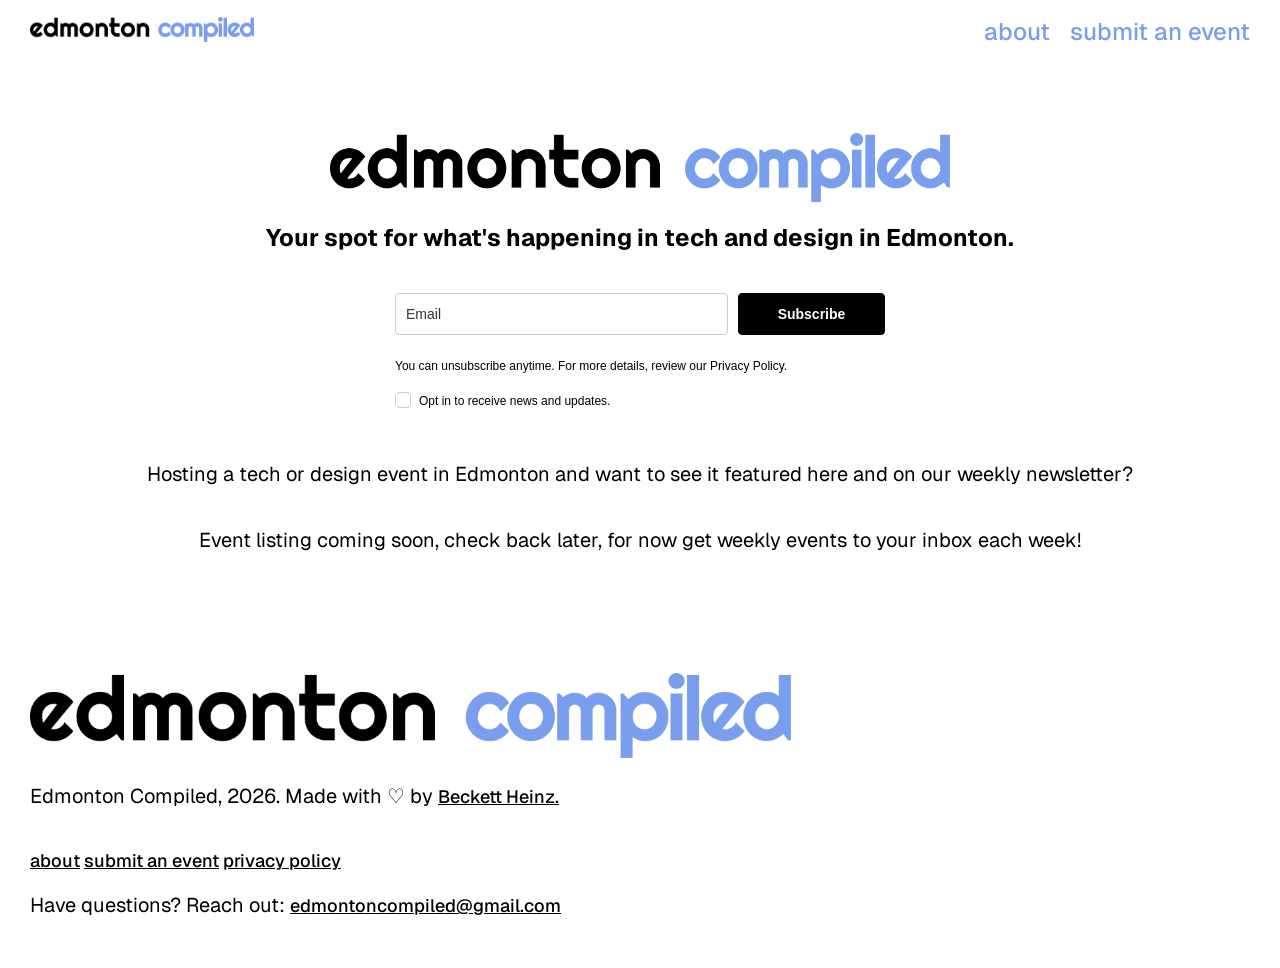
==== commit 18a8f431: "Added mobile responsive layouts" ====
--- a/index.html
+++ b/index.html
@@ -2,6 +2,7 @@
 <html lang="en">
   <head>
     <meta charset="UTF-8">
+    <meta name="viewport" content="width=device-width, initial-scale=1">
     <title>Edmonton Compiled - Edmonton's Tech Events Newsletter</title>
     <link rel="icon" type="image/png" href="siteimages/favicon.png">
 
@@ -26,6 +27,10 @@
       <div class="logo">
         <a href="index.html"><img src="siteimages/logo.png"></a>
       </div>
+
+        <button class="menu-toggle" aria-label="Toggle menu" aria-expanded="false">
+          <span></span><span></span><span></span>
+        </button>
 
         <nav class="nav-links">
           <ul>
@@ -41,7 +46,7 @@
     <div class="center-container">
       <div class="center-content">
     <!--title-->
-    <img src="siteimages/logo.png" alt="Edmonton Compiled Logo" width="55%"/>
+    <img src="siteimages/logo.png" alt="Edmonton Compiled Logo" width="62%"/>
     <h2>Your spot for what's happening in tech and design in Edmonton.</h2> 
 
     <!--Newsletter form signup from mailerlite-->
@@ -804,162 +809,7 @@
       }
     </style>
 
-   
-   
-
-   
-   
-
-   
-
-     
-       
-       
-     
-
-     
-       
-       
-     
-
-     
-
-           
-           
-           
-           
-           
-           
-     
-
-     
-
-     
-       
-       
-         
-       
-       
-     
-
-       
-       
-       
-       
-       
-       
-     
-
-       
-
-       
-       
-       
-       
-       
-       
-       
-       
-
-
-     
-       
-       
-       
-       
  
-
-
-
- 
-       
-       
-       
-     
-
-
-     
-   
-   
-   
-   
-   
-   
-   
- 
-
- 
-       
-       
-       
-       
-       
-     
-
-     
-       
-       
-       
-       
-       
-     
-
-     
-       
-       
-       
-       
-       
-     
-
-       
-
-       
-       
-       
-       
-       
-
-       
-       
-       
-       
-       
-     
-
-     
-       
-       
-       
-       
-       
-       
-       
-       
-
-   
-
-   
-
-
-     
-
-
-     
-
-     
-     
-
-     
-
-     
-
-
-
-
-
-   
-
      
     <div id="mlb2-45357314" class="ml-form-embedContainer ml-subscribe-form ml-subscribe-form-45357314">
       <div class="ml-form-align-center ">
@@ -1132,5 +982,6 @@
 
   </div>
 
+  <script src="script.js"></script>
   </body>
 </html>
--- a/style.css
+++ b/style.css
@@ -42,7 +42,7 @@
 }
 
 .center-content img {
-  max-width: 55%;
+  max-width: 62%;
   height: auto;
 }
 
@@ -59,6 +59,7 @@
     justify-content: space-between; /* Pushes logo left and nav links right */
     align-items: center;            /* Vertically centers both items */
     padding: 16px 30px;
+    position: relative;
 
     .nav-links ul {
       display: flex;                 /* Lined up horizontally */
@@ -103,6 +104,43 @@
       
 }
 
+/* Hamburger menu button (hidden on desktop) */
+.menu-toggle {
+  display: none;
+  flex-direction: column;
+  justify-content: center;
+  align-items: center;
+  gap: 5px;
+  width: 32px;
+  height: 32px;
+  background: none;
+  border: none;
+  cursor: pointer;
+  padding: 0;
+  z-index: 1100;
+}
+
+.menu-toggle span {
+  display: block;
+  width: 24px;
+  height: 3px;
+  border-radius: 2px;
+  background-color: #799EEE;
+  transition: transform 0.25s ease, opacity 0.25s ease;
+}
+
+.menu-toggle.open span:nth-child(1) {
+  transform: translateY(8px) rotate(45deg);
+}
+
+.menu-toggle.open span:nth-child(2) {
+  opacity: 0;
+}
+
+.menu-toggle.open span:nth-child(3) {
+  transform: translateY(-8px) rotate(-45deg);
+}
+
 /* Form styling */
 .form-group {
   margin-bottom: 16px;
@@ -159,12 +197,195 @@
   border-color: #6687ce;
 }
 
+
+/* Submit button */
+button[type="form"] {
+  display: inline-block;
+  padding: 11px 22px;
+  border: 0.5px solid #4F70B8;
+  border-radius: 30px;
+  background: #4F70B8;
+  color: #fff;
+  font-family: "Geist", sans-serif;
+  font-size: 18px;
+  font-weight: bold;
+  cursor: pointer;
+  transition: all 0.2s ease;
+}
+
+/* Hover state */
+button[type="form"]:hover {
+  background: #799EEE;
+  color: #000;
+  border-color: #6687ce;
+}
+
+.link-styling {
+
+  a:link {
+    color: black;
+    font-size: 18px;
+    font-weight: 500;
+  }
+  
+}
+
+.text-image-section {
+  display: flex;
+  align-items: center;
+  justify-content: space-between;
+  gap: 235px;
+}
+
+.text-content {
+  flex: 1;
+}
+
+.text-content h2 {
+  font-size: 42px;
+}
+
+.text-content p {
+  font-size: 18px;
+  line-height: 1.6;
+}
+
+.image-content {
+  flex: 1;
+}
+
+.image-content img {
+  width: 65%;
+  height: auto;
+  display: block;
+  border-radius: 10px;
+}
+
+/* Mobile */
+@media (max-width: 768px) {
+  .text-image-section {
+    flex-direction: column;
+    gap: 30px;
+  }
+
+  .image-content {
+    width: 100%;
+  }
+
+  .image-content img {
+    width: 100%;
+  }
+
+  /* General fluid layout on mobile */
+  .container {
+    padding-left: 24px;
+    padding-right: 24px;
+    padding-top: 40px;
+    padding-bottom: 40px;
+  }
+
+  .center-container {
+    width: 100%;
+    box-sizing: border-box;
+    padding-left: 24px;
+    padding-right: 24px;
+    padding-top: 40px;
+    padding-bottom: 40px;
+  }
+
+  .center-content img {
+    max-width: 88%;
+  }
+
+  h1 {
+    font-size: 28px;
+  }
+
+  .text-content h2 {
+    font-size: 30px;
+  }
+
+  p {
+    font-size: 18px;
+  }
+
+  /* Hamburger nav */
+  .menu-toggle {
+    display: flex;
+  }
+
+  .header .nav-links {
+    display: none;
+    position: absolute;
+    top: 100%;
+    left: 0;
+    right: 0;
+    background-color: #ffffff;
+    box-shadow: 0 8px 16px rgba(0, 0, 0, 0.1);
+    padding: 10px 30px 25px;
+    z-index: 1000;
+  }
+
+  .header .nav-links.open {
+    display: block;
+  }
+
+  .header .nav-links ul {
+    flex-direction: column;
+  }
+
+  .header .nav-links li {
+    margin-left: 0;
+    margin-top: 18px;
+  }
+
+  /* Stacked mobile footer: logo, links, have questions, copyright */
+  .footer {
+    flex-direction: column;
+    align-items: center;
+    text-align: center;
+    padding: 40px 24px;
+    gap: 18px;
+  }
+
+  .footer .left-footer,
+  .footer .right-footer {
+    display: contents;
+  }
+
+  .footer .left-footer.logo img {
+    order: 1;
+    max-height: none;
+    width: 55%;
+    max-width: 220px;
+    height: auto;
+  }
+
+  .right-footer a {
+    order: 2;
+  }
+
+  .right-footer p {
+    order: 3;
+    margin: 6px 0 0 0;
+  }
+
+  .footer .left-footer.logo p {
+    order: 4;
+    margin: 0;
+  }
+}
+
+
+
 .footer {
 
   display: flex;
     justify-content: space-between; /* Pushes logo left and nav links right */
     align-items: center;            /* Vertically centers both items */
     padding: 30px 30px;
+    flex-wrap: wrap;
+    gap: 20px;
 
   a:link {
     color: black;
@@ -176,4 +397,5 @@
     max-height: 85px;
     width: auto;
   }
-}+}
+
